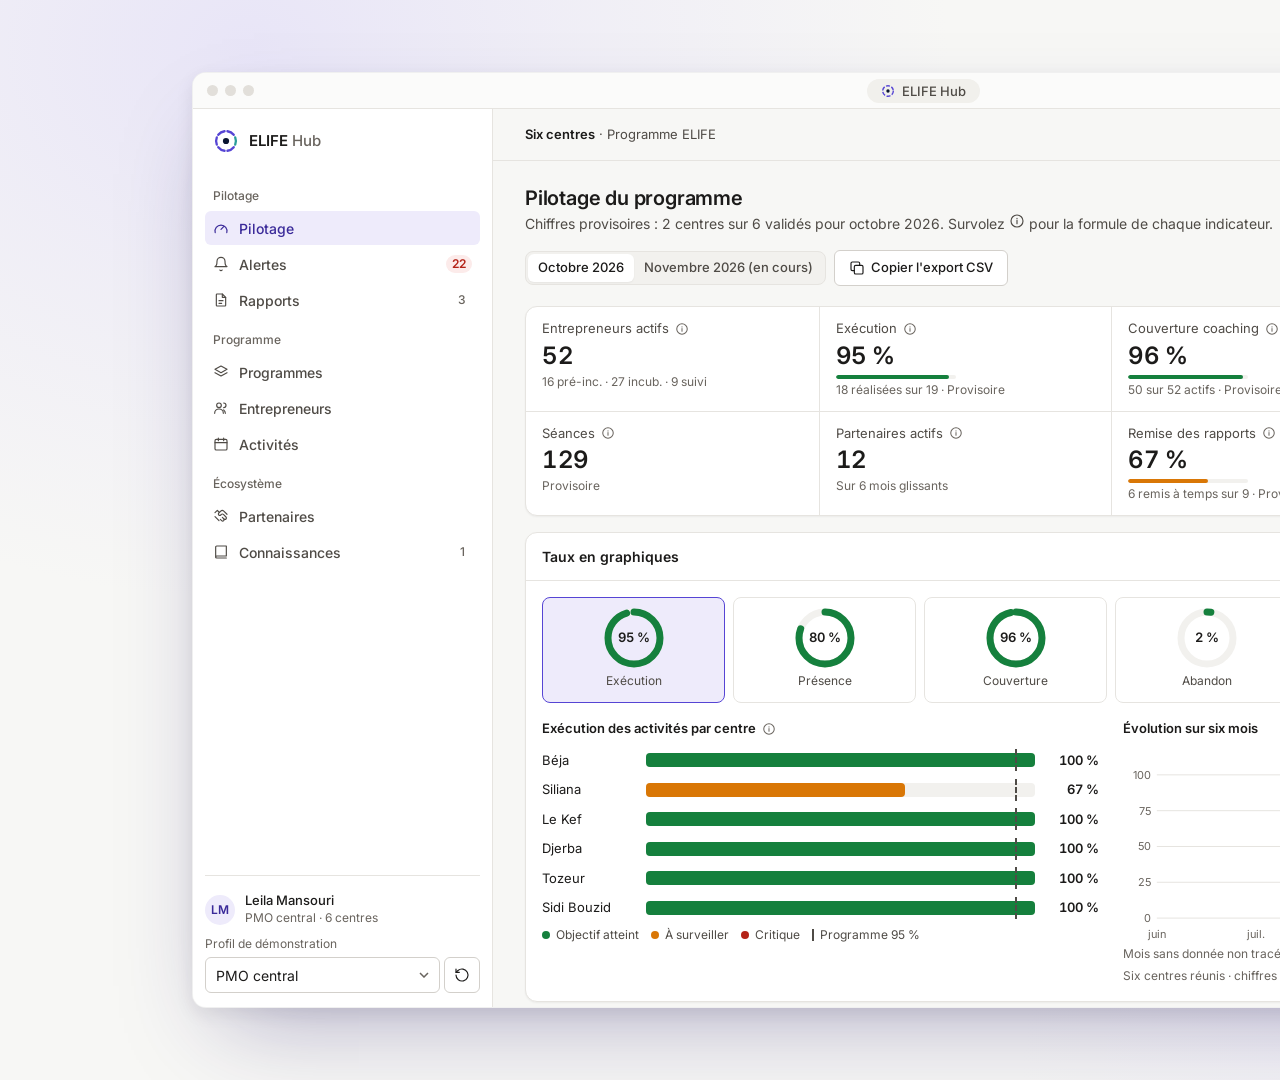
==== video/stage.html @ 28f67119 "Complete défis 1, 2, 4 and 8 and add the demo video production - Défi 1: speaker Proposé → Confirmé " ====
<!DOCTYPE html>
<html lang="fr">
<head>
<meta charset="utf-8">
<title>ELIFE Hub · Scène vidéo</title>
<!-- 1920×1080 production stage. The real application runs in the iframe; this page only adds
     camera, cursor, titles and annotation cards. Everything is a pure function of the frame index,
     so the render is identical on every run (see render.mjs). Open it in a browser to preview:
     ?play=1 plays in real time. -->
<link rel="preconnect" href="https://fonts.googleapis.com">
<link rel="preconnect" href="https://fonts.gstatic.com" crossorigin>
<link href="https://fonts.googleapis.com/css2?family=Inter:wght@400;500;600;700&display=swap" rel="stylesheet">
<link rel="stylesheet" href="stage.css">
</head>
<body>
<div id="stage">
  <div id="bg"><i class="halo h1"></i><i class="halo h2"></i></div>
  <div id="cam">
    <div id="win">
      <div class="titlebar"><span class="dots"><i></i><i></i><i></i></span><span class="url"><svg viewBox="0 0 100 100" width="14" height="14"><circle cx="50" cy="50" r="38" fill="none" stroke="#5645D4" stroke-width="10" stroke-dasharray="29 11"/><circle cx="50" cy="50" r="12" fill="#0A1530"/></svg>ELIFE Hub</span><span class="role" id="role"></span></div>
      <div class="viewport"><iframe id="app" src="../index.html" title="ELIFE Hub"></iframe><div id="spot"></div></div>
    </div>
  </div>
  <div id="cards"></div>
  <div id="caption"><div class="kicker" id="cap-kicker"></div><div class="title" id="cap-title"></div><div class="sub" id="cap-sub"></div></div>
  <div id="full"></div>
  <div id="wipe"></div>
  <div id="cursor"><i class="ripple"></i><svg viewBox="0 0 24 24" width="30" height="30"><path d="M4 2.5 19.5 12 12.4 13.6 9.2 20.5z" fill="#1C1B1A" stroke="#fff" stroke-width="1.6" stroke-linejoin="round"/></svg></div>
  <div id="demo-badge">Données de démonstration · personnes fictives</div>
</div>
<script src="timeline.js"></script>
</body>
</html>
---- video/stage.css ----
/* Stage styles. Colours and type come from the app's tokens (css/tokens.css). */
:root {
  --accent: #5645D4; --accent-soft: #EEEBFB; --accent-ink: #3A2A99;
  --bg: #F7F7F5; --panel: #FFFFFF; --ink: #1C1B1A; --ink-2: #4F4B46; --ink-3: #69645E; --line: #E6E4E0;
  --ok: #15803D; --ok-bg: #E7F4EB; --warn: #A34A06; --warn-bg: #FCF1E1; --bad: #B42318; --bad-bg: #FCEBEA;
  --font: Inter, -apple-system, system-ui, "Segoe UI", Roboto, Arial, sans-serif;
}
* { box-sizing: border-box; }
html, body { margin: 0; background: #0b0b0f; }
body { font-family: var(--font); -webkit-font-smoothing: antialiased; }
#stage { position: relative; width: 1920px; height: 1080px; overflow: hidden; background: var(--bg); color: var(--ink); }

#bg { position: absolute; inset: 0; }
.halo { position: absolute; border-radius: 50%; opacity: .5; }
.halo.h1 { width: 1400px; height: 1100px; left: -450px; top: -500px; background: radial-gradient(closest-side, rgba(214, 207, 250, .9), rgba(214, 207, 250, .45) 45%, rgba(214, 207, 250, 0)); }
.halo.h2 { width: 1400px; height: 1100px; right: -500px; bottom: -550px; background: radial-gradient(closest-side, rgba(224, 219, 251, .9), rgba(224, 219, 251, .45) 45%, rgba(224, 219, 251, 0)); }

#cam { position: absolute; left: 0; top: 0; width: 1920px; height: 1080px; transform-origin: 0 0; }
#win { position: absolute; left: 192px; top: 72px; width: 1536px; height: 936px; border-radius: 14px; background: var(--panel); box-shadow: 0 40px 90px -30px rgba(40, 30, 110, .35), 0 6px 18px rgba(28, 27, 26, .08); overflow: hidden; border: 1px solid rgba(0, 0, 0, .06); }
.titlebar { height: 36px; display: flex; align-items: center; gap: 14px; padding: 0 14px; background: #FBFBFA; border-bottom: 1px solid var(--line); font-size: 13px; color: var(--ink-2); }
.dots { display: flex; gap: 7px; } .dots i { width: 11px; height: 11px; border-radius: 50%; background: #E2DFDA; display: block; }
.url { display: flex; align-items: center; gap: 7px; margin: 0 auto; padding: 4px 14px; border-radius: 999px; background: #F1F0EC; font-weight: 500; }
.role { min-width: 120px; text-align: right; font-weight: 600; color: var(--accent-ink); }
.viewport { position: relative; width: 1536px; height: 900px; }
#app { width: 1536px; height: 900px; border: 0; display: block; background: var(--bg); }
#spot { position: absolute; border-radius: 12px; pointer-events: none; box-shadow: 0 0 0 4000px rgba(20, 18, 40, .28); opacity: 0; }

#cards { position: absolute; inset: 0; pointer-events: none; }
.card { position: absolute; display: flex; align-items: center; gap: 12px; padding: 14px 18px; background: #fff; border-radius: 14px; box-shadow: 0 18px 40px -14px rgba(40, 30, 110, .35), 0 2px 6px rgba(0, 0, 0, .06); border: 1px solid rgba(86, 69, 212, .15); font-size: 19px; font-weight: 600; white-space: nowrap; }
.card .ic { width: 34px; height: 34px; border-radius: 9px; display: grid; place-items: center; background: var(--accent-soft); color: var(--accent-ink); flex: none; }
.card .ic.ok { background: var(--ok-bg); color: var(--ok); } .card .ic.warn { background: var(--warn-bg); color: var(--warn); } .card .ic.bad { background: var(--bad-bg); color: var(--bad); }
.card small { display: block; font-size: 14px; font-weight: 500; color: var(--ink-3); margin-top: 2px; }
.card svg { width: 18px; height: 18px; fill: none; stroke: currentColor; stroke-width: 2; stroke-linecap: round; stroke-linejoin: round; }

#caption { position: absolute; left: 96px; bottom: 70px; max-width: 900px; pointer-events: none; }
#caption .kicker { display: table; padding: 6px 14px; border-radius: 999px; background: var(--accent); color: #fff; font-size: 16px; font-weight: 600; letter-spacing: .2px; margin-bottom: 14px; }
#caption .kicker:empty { display: none; }
#caption .title { display: table; font-size: 48px; font-weight: 700; letter-spacing: -1.2px; line-height: 1.1; padding: 14px 24px; background: rgba(255, 255, 255, .94); border-radius: 16px; box-shadow: 0 20px 50px -20px rgba(40, 30, 110, .35); }
#caption .title b { color: var(--accent); font-weight: 700; }
#caption .sub { display: table; margin-top: 10px; font-size: 22px; color: var(--ink-2); font-weight: 500; padding: 8px 16px; background: rgba(255, 255, 255, .94); border-radius: 12px; box-shadow: 0 10px 30px -16px rgba(40, 30, 110, .35); }
#caption .sub:empty { display: none; }

#full { position: absolute; inset: 0; pointer-events: none; }
.fs { position: absolute; inset: 0; background: var(--bg); display: grid; place-items: center; overflow: hidden; }
.fs .halo { opacity: .7; }
.fs-center { position: relative; text-align: center; }
.logo-ring { width: 180px; height: 180px; display: block; margin: 0 auto 28px; }
.brand { font-size: 104px; font-weight: 700; letter-spacing: -3px; line-height: 1; }
.brand span { color: var(--accent); }
.tag { margin-top: 22px; font-size: 28px; color: var(--ink-2); font-weight: 500; }
.headline { font-size: 76px; font-weight: 700; letter-spacing: -2px; line-height: 1.08; text-align: center; }
.headline b { color: var(--accent); }
.pill { position: absolute; padding: 14px 26px; border-radius: 999px; background: #fff; font-size: 26px; font-weight: 600; box-shadow: 0 14px 34px -14px rgba(40, 30, 110, .35); border: 1px solid var(--line); display: flex; align-items: center; gap: 10px; white-space: nowrap; }
.pill i { width: 12px; height: 12px; border-radius: 50%; background: var(--accent); display: block; }
.file { position: absolute; width: 64px; height: 80px; border-radius: 8px; background: #fff; border: 1px solid var(--line); box-shadow: 0 10px 24px -12px rgba(0, 0, 0, .3); }
.file::before { content: ""; position: absolute; left: 12px; right: 12px; top: 18px; height: 6px; border-radius: 3px; background: #E6E4E0; box-shadow: 0 14px 0 #E6E4E0, 0 28px 0 #E6E4E0; }
.file.x::after { content: ""; position: absolute; right: -8px; top: -8px; width: 22px; height: 22px; border-radius: 50%; background: var(--bad-bg); border: 2px solid #fff; }
.benefits { display: grid; grid-template-columns: repeat(3, 440px); gap: 36px; margin-top: 60px; }
.benefit { background: #fff; border-radius: 22px; padding: 36px 34px; box-shadow: 0 26px 60px -26px rgba(40, 30, 110, .35); border: 1px solid var(--line); text-align: left; }
.benefit .ic { width: 58px; height: 58px; border-radius: 16px; display: grid; place-items: center; background: var(--accent-soft); color: var(--accent-ink); margin-bottom: 22px; }
.benefit .ic svg { width: 30px; height: 30px; fill: none; stroke: currentColor; stroke-width: 2; stroke-linecap: round; stroke-linejoin: round; }
.benefit h3 { margin: 0; font-size: 34px; letter-spacing: -.8px; }
.benefit p { margin: 10px 0 0; font-size: 21px; color: var(--ink-2); line-height: 1.45; }
.credit { margin-top: 40px; font-size: 20px; color: var(--ink-3); }

#wipe { position: absolute; left: 960px; top: 540px; width: 0; height: 0; pointer-events: none; }
#wipe .w { position: absolute; border-radius: 50%; transform: translate(-50%, -50%); }
#wipe .label { position: absolute; transform: translate(-50%, -50%); white-space: nowrap; color: #fff; font-size: 40px; font-weight: 700; letter-spacing: -.8px; text-align: center; }
#wipe .label small { display: block; font-size: 22px; font-weight: 500; opacity: .85; letter-spacing: 0; margin-top: 6px; }

#cursor { position: absolute; left: 0; top: 0; width: 30px; height: 30px; pointer-events: none; opacity: 0; filter: drop-shadow(0 3px 5px rgba(0, 0, 0, .25)); }
#cursor svg { position: absolute; left: -4px; top: -2px; }
#cursor .ripple { position: absolute; left: 0; top: 0; width: 56px; height: 56px; margin: -28px 0 0 -28px; border-radius: 50%; background: rgba(86, 69, 212, .35); opacity: 0; }

#demo-badge { position: absolute; right: 26px; bottom: 18px; font-size: 14px; color: var(--ink-3); background: rgba(255, 255, 255, .8); padding: 4px 10px; border-radius: 999px; }
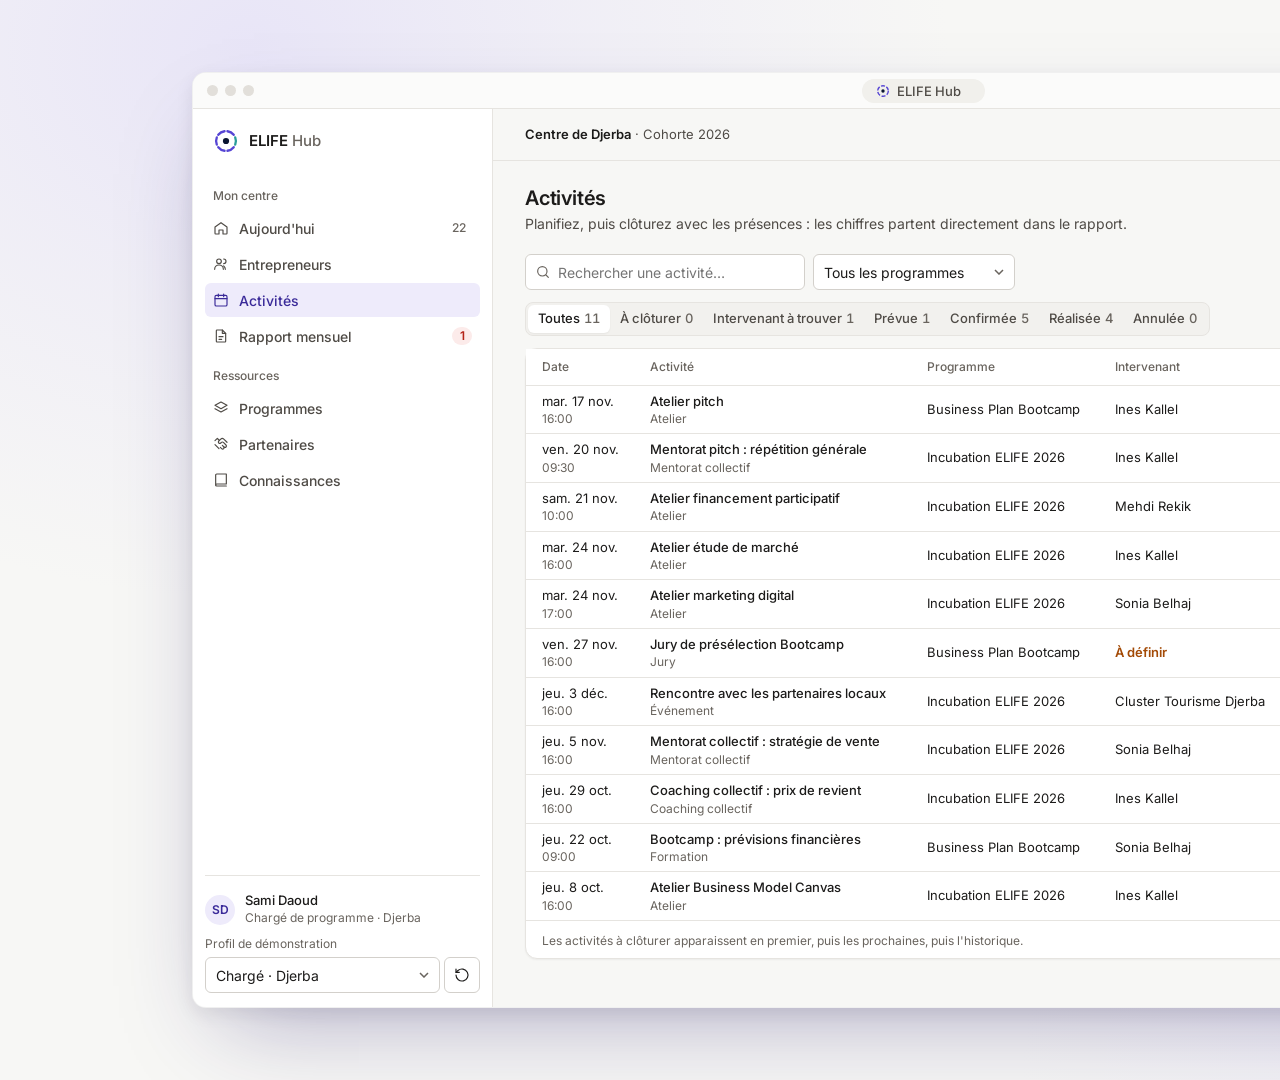
==== commit bba5f3d4: "Add demo video v2 focused on défis 1, 2, 4 and 8 - v2 scenario: one section per défi (problem / answ" ====
--- a/video/stage.html
+++ b/video/stage.html
@@ -2,11 +2,10 @@
 <html lang="fr">
 <head>
 <meta charset="utf-8">
-<title>ELIFE Hub · Scène vidéo</title>
-<!-- 1920×1080 production stage. The real application runs in the iframe; this page only adds
-     camera, cursor, titles and annotation cards. Everything is a pure function of the frame index,
-     so the render is identical on every run (see render.mjs). Open it in a browser to preview:
-     ?play=1 plays in real time. -->
+<title>ELIFE Hub · Scène vidéo v2</title>
+<!-- 1920×1080 production stage (v2: défis 1, 2, 4, 8). The real application runs in the iframe; this page only adds
+     camera, cursor, titles, workflow bar and cards. Everything is a pure function of the frame index, so the render
+     is identical on every run (see render.mjs). Preview in a browser with ?play=1 (and &t=SECONDS). v1: video/v1/. -->
 <link rel="preconnect" href="https://fonts.googleapis.com">
 <link rel="preconnect" href="https://fonts.gstatic.com" crossorigin>
 <link href="https://fonts.googleapis.com/css2?family=Inter:wght@400;500;600;700&display=swap" rel="stylesheet">
@@ -17,12 +16,15 @@
   <div id="bg"><i class="halo h1"></i><i class="halo h2"></i></div>
   <div id="cam">
     <div id="win">
-      <div class="titlebar"><span class="dots"><i></i><i></i><i></i></span><span class="url"><svg viewBox="0 0 100 100" width="14" height="14"><circle cx="50" cy="50" r="38" fill="none" stroke="#5645D4" stroke-width="10" stroke-dasharray="29 11"/><circle cx="50" cy="50" r="12" fill="#0A1530"/></svg>ELIFE Hub</span><span class="role" id="role"></span></div>
+      <div class="titlebar"><span class="dots"><i></i><i></i><i></i></span><span class="url"><svg viewBox="0 0 100 100" width="14" height="14"><circle cx="50" cy="50" r="38" fill="none" stroke="#5645D4" stroke-width="10" stroke-dasharray="29 11"/><circle cx="50" cy="50" r="12" fill="#0A1530"/></svg><span id="url-text">ELIFE Hub</span><i id="url-caret"></i></span><span class="role" id="role"></span></div>
       <div class="viewport"><iframe id="app" src="../index.html" title="ELIFE Hub"></iframe><div id="spot"></div></div>
     </div>
   </div>
+  <div id="rings"></div>
   <div id="cards"></div>
+  <div id="flow"></div>
   <div id="caption"><div class="kicker" id="cap-kicker"></div><div class="title" id="cap-title"></div><div class="sub" id="cap-sub"></div></div>
+  <div id="banner"><span class="ic"><svg viewBox="0 0 24 24"><path d="m5 12 5 5 9-10"/></svg></span><div><small id="banner-kicker">Résultat</small><span id="banner-text"></span></div></div>
   <div id="full"></div>
   <div id="wipe"></div>
   <div id="cursor"><i class="ripple"></i><svg viewBox="0 0 24 24" width="30" height="30"><path d="M4 2.5 19.5 12 12.4 13.6 9.2 20.5z" fill="#1C1B1A" stroke="#fff" stroke-width="1.6" stroke-linejoin="round"/></svg></div>
--- a/video/stage.css
+++ b/video/stage.css
@@ -73,3 +73,59 @@
 #cursor .ripple { position: absolute; left: 0; top: 0; width: 56px; height: 56px; margin: -28px 0 0 -28px; border-radius: 50%; background: rgba(86, 69, 212, .35); opacity: 0; }
 
 #demo-badge { position: absolute; right: 26px; bottom: 18px; font-size: 14px; color: var(--ink-3); background: rgba(255, 255, 255, .8); padding: 4px 10px; border-radius: 999px; }
+
+/* ---------- v2 additions ---------- */
+#url-caret { display: inline-block; width: 2px; height: 14px; background: var(--accent); margin-left: 1px; opacity: 0; }
+#url-text.typed { color: var(--ink); font-family: ui-monospace, SFMono-Regular, Menlo, monospace; font-size: 13px; }
+
+/* workflow bar: défi label + steps */
+#flow { position: absolute; left: 50%; top: 16px; transform: translateX(-50%); display: flex; align-items: center; gap: 10px; padding: 8px 12px 8px 8px; background: rgba(255, 255, 255, .96); border-radius: 999px; box-shadow: 0 14px 34px -14px rgba(40, 30, 110, .4), 0 1px 3px rgba(0, 0, 0, .06); border: 1px solid rgba(86, 69, 212, .14); opacity: 0; white-space: nowrap; pointer-events: none; }
+#flow .def { display: flex; align-items: center; gap: 8px; padding: 6px 14px; border-radius: 999px; background: var(--accent); color: #fff; font-size: 17px; font-weight: 700; }
+#flow .def span { font-weight: 500; opacity: .9; }
+#flow .step { display: flex; align-items: center; gap: 7px; font-size: 17px; font-weight: 600; color: var(--ink-3); padding: 5px 10px; border-radius: 999px; transition: none; }
+#flow .step i { width: 22px; height: 22px; border-radius: 50%; display: grid; place-items: center; font-style: normal; font-size: 12px; font-weight: 700; background: #EFEEEA; color: var(--ink-3); }
+#flow .step.on { color: var(--accent-ink); background: var(--accent-soft); }
+#flow .step.on i { background: var(--accent); color: #fff; }
+#flow .step.done { color: var(--ink-2); }
+#flow .step.done i { background: var(--ok-bg); color: var(--ok); }
+#flow .sep { width: 18px; height: 2px; background: #DDDAD4; border-radius: 1px; }
+
+/* focus ring on the clicked element */
+#rings { position: absolute; inset: 0; pointer-events: none; }
+.fring { position: absolute; border: 3px solid var(--accent); border-radius: 12px; box-shadow: 0 0 0 6px rgba(86, 69, 212, .18); opacity: 0; }
+
+/* result banner */
+#banner { position: absolute; left: 50%; bottom: 64px; transform: translateX(-50%); display: flex; align-items: center; gap: 16px; padding: 18px 28px 18px 18px; background: #fff; border-radius: 18px; box-shadow: 0 26px 60px -22px rgba(40, 30, 110, .45), 0 2px 6px rgba(0, 0, 0, .06); border: 1px solid rgba(21, 128, 61, .25); opacity: 0; pointer-events: none; white-space: nowrap; }
+#banner .ic { width: 46px; height: 46px; border-radius: 13px; display: grid; place-items: center; background: var(--ok-bg); color: var(--ok); }
+#banner .ic svg { width: 26px; height: 26px; fill: none; stroke: currentColor; stroke-width: 2.4; stroke-linecap: round; stroke-linejoin: round; }
+#banner small { display: block; font-size: 15px; font-weight: 700; letter-spacing: .6px; text-transform: uppercase; color: var(--ok); margin-bottom: 2px; }
+#banner span#banner-text { font-size: 30px; font-weight: 700; letter-spacing: -.6px; }
+
+/* section cards */
+.sec { position: relative; width: 1320px; text-align: left; }
+.sec .chip { display: inline-flex; align-items: center; gap: 10px; padding: 8px 18px; border-radius: 999px; background: var(--accent); color: #fff; font-size: 24px; font-weight: 700; }
+.sec h2 { margin: 22px 0 0; font-size: 72px; font-weight: 700; letter-spacing: -2px; line-height: 1.05; }
+.sec .row { display: grid; grid-template-columns: 1fr 1fr; gap: 28px; margin-top: 40px; }
+.sec .box { background: #fff; border-radius: 22px; padding: 26px 30px; border: 1px solid var(--line); box-shadow: 0 22px 50px -26px rgba(40, 30, 110, .35); }
+.sec .box small { display: block; font-size: 16px; font-weight: 700; letter-spacing: .7px; text-transform: uppercase; color: var(--ink-3); margin-bottom: 10px; }
+.sec .box.ans small { color: var(--accent); }
+.sec .box p { margin: 0; font-size: 30px; font-weight: 600; line-height: 1.3; letter-spacing: -.4px; color: var(--ink); }
+.sec .kw { display: flex; flex-wrap: wrap; gap: 10px; }
+.sec .kw span { padding: 8px 16px; border-radius: 999px; background: var(--accent-soft); color: var(--accent-ink); font-size: 24px; font-weight: 600; }
+.sec .steps { display: flex; align-items: center; gap: 12px; margin-top: 34px; font-size: 24px; font-weight: 600; color: var(--ink-2); }
+.sec .steps b { display: inline-grid; place-items: center; width: 34px; height: 34px; border-radius: 50%; background: #fff; border: 2px solid var(--accent); color: var(--accent); font-size: 17px; margin-right: 8px; }
+.sec .steps .ar { color: #C9C5BE; font-weight: 400; }
+
+/* summary + recap tiles */
+.tiles { display: grid; grid-template-columns: repeat(4, 360px); gap: 26px; margin-top: 50px; }
+.tile { background: #fff; border-radius: 22px; padding: 26px 26px 28px; border: 1px solid var(--line); box-shadow: 0 22px 50px -26px rgba(40, 30, 110, .35); text-align: left; }
+.tile .n { display: inline-grid; place-items: center; width: 52px; height: 52px; border-radius: 15px; background: var(--accent); color: #fff; font-size: 26px; font-weight: 700; }
+.tile h3 { margin: 18px 0 0; font-size: 28px; letter-spacing: -.6px; line-height: 1.15; }
+.tile p { margin: 8px 0 0; font-size: 19px; color: var(--ink-2); line-height: 1.4; }
+.tile .ok { float: right; width: 34px; height: 34px; border-radius: 50%; background: var(--ok-bg); color: var(--ok); display: grid; place-items: center; }
+.tile .ok svg { width: 20px; height: 20px; fill: none; stroke: currentColor; stroke-width: 2.6; stroke-linecap: round; stroke-linejoin: round; }
+.capot { display: flex; justify-content: center; gap: 18px; margin-top: 30px; }
+.capot span { display: inline-flex; align-items: center; gap: 10px; padding: 10px 20px; border-radius: 999px; background: #fff; border: 1px solid var(--line); font-size: 22px; font-weight: 600; color: var(--ink-2); box-shadow: 0 10px 26px -16px rgba(40, 30, 110, .35); }
+.capot span b { color: var(--accent); }
+.team { margin-top: 26px; font-size: 24px; font-weight: 600; color: var(--ink); }
+.foot { margin-top: 14px; font-size: 17px; color: var(--ink-3); }
